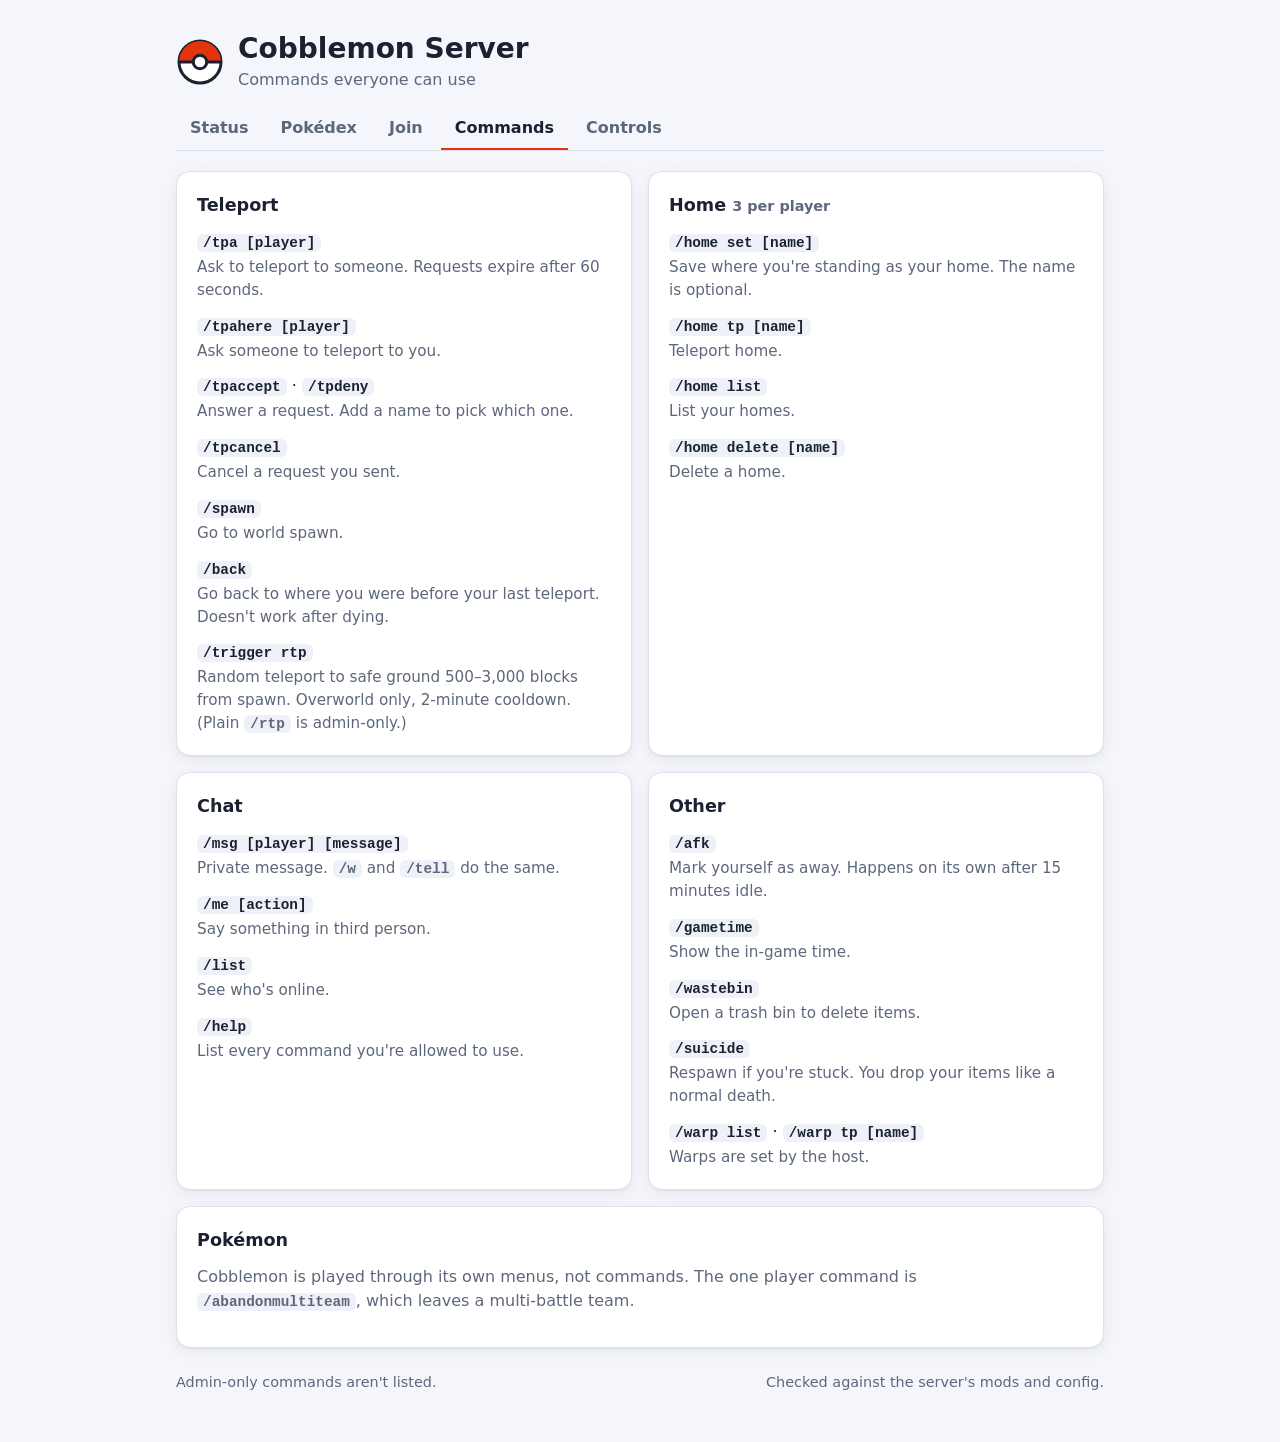
==== commands.html @ 811c0e36 "Publish 2026-10-03 23:00" ====
<!doctype html>
<html lang="en">
<head>
  <meta charset="utf-8">
  <meta name="viewport" content="width=device-width, initial-scale=1">
  <title>Commands · Cobblemon Server</title>
  <meta name="description" content="Commands every player can use on our Cobblemon server.">
  <link rel="icon" href="favicon.svg" type="image/svg+xml">
  <link rel="stylesheet" href="style.css?v=7aea255664">
</head>
<body>
  <main class="wrap">
    <header class="hero">
      <div class="brand">
        <svg class="ball" viewBox="0 0 32 32" aria-hidden="true">
          <circle cx="16" cy="16" r="14" class="ball-bottom"/>
          <path d="M2 16a14 14 0 0 1 28 0z" class="ball-top"/>
          <path d="M2 16h28" class="ball-line"/>
          <circle cx="16" cy="16" r="4.5" class="ball-button"/>
        </svg>
        <div>
          <h1>Cobblemon Server</h1>
          <p class="tagline">Commands everyone can use</p>
        </div>
      </div>
    </header>

    <nav class="tabs" aria-label="Pages">
      <a href="./">Status</a>
      <a href="pokedex.html">Pokédex</a>
      <a href="join.html">Join</a>
      <a href="commands.html" aria-current="page">Commands</a>
      <a href="controls.html">Controls</a>
    </nav>

    <section class="grid">
      <article class="card">
        <h2>Teleport</h2>
        <dl class="cmds">
          <div><dt><code>/tpa [player]</code></dt><dd>Ask to teleport to someone. Requests expire after 60 seconds.</dd></div>
          <div><dt><code>/tpahere [player]</code></dt><dd>Ask someone to teleport to you.</dd></div>
          <div><dt><code>/tpaccept</code> · <code>/tpdeny</code></dt><dd>Answer a request. Add a name to pick which one.</dd></div>
          <div><dt><code>/tpcancel</code></dt><dd>Cancel a request you sent.</dd></div>
          <div><dt><code>/spawn</code></dt><dd>Go to world spawn.</dd></div>
          <div><dt><code>/back</code></dt><dd>Go back to where you were before your last teleport. Doesn't work after dying.</dd></div>
          <div><dt><code>/trigger rtp</code></dt><dd>Random teleport to safe ground 500–3,000 blocks from spawn. Overworld only, 2-minute cooldown. (Plain <code>/rtp</code> is admin-only.)</dd></div>
        </dl>
      </article>

      <article class="card">
        <h2>Home <span class="meta">3 per player</span></h2>
        <dl class="cmds">
          <div><dt><code>/home set [name]</code></dt><dd>Save where you're standing as your home. The name is optional.</dd></div>
          <div><dt><code>/home tp [name]</code></dt><dd>Teleport home.</dd></div>
          <div><dt><code>/home list</code></dt><dd>List your homes.</dd></div>
          <div><dt><code>/home delete [name]</code></dt><dd>Delete a home.</dd></div>
        </dl>
      </article>

      <article class="card">
        <h2>Chat</h2>
        <dl class="cmds">
          <div><dt><code>/msg [player] [message]</code></dt><dd>Private message. <code>/w</code> and <code>/tell</code> do the same.</dd></div>
          <div><dt><code>/me [action]</code></dt><dd>Say something in third person.</dd></div>
          <div><dt><code>/list</code></dt><dd>See who's online.</dd></div>
          <div><dt><code>/help</code></dt><dd>List every command you're allowed to use.</dd></div>
        </dl>
      </article>

      <article class="card">
        <h2>Other</h2>
        <dl class="cmds">
          <div><dt><code>/afk</code></dt><dd>Mark yourself as away. Happens on its own after 15 minutes idle.</dd></div>
          <div><dt><code>/gametime</code></dt><dd>Show the in-game time.</dd></div>
          <div><dt><code>/wastebin</code></dt><dd>Open a trash bin to delete items.</dd></div>
          <div><dt><code>/suicide</code></dt><dd>Respawn if you're stuck. You drop your items like a normal death.</dd></div>
          <div><dt><code>/warp list</code> · <code>/warp tp [name]</code></dt><dd>Warps are set by the host.</dd></div>
        </dl>
      </article>

      <article class="card wide">
        <h2>Pokémon</h2>
        <p>Cobblemon is played through its own menus, not commands. The one player command is <code>/abandonmultiteam</code>, which leaves a multi-battle team.</p>
      </article>
    </section>

    <footer class="foot">
      <span>Admin-only commands aren't listed.</span>
      <span>Checked against the server's mods and config.</span>
    </footer>
  </main>
</body>
</html>
---- style.css ----
:root {
  --bg: #f4f6fb;
  --surface: #ffffff;
  --surface-2: #eef1f7;
  --text: #1b2130;
  --muted: #5d677c;
  --border: #dde2ec;
  --accent: #e3350d;
  --accent-ink: #ffffff;
  --ok: #1f9d55;
  --ok-soft: #e3f6ea;
  --bad: #c9362b;
  --bad-soft: #fbe6e4;
  --wait: #8a93a6;
  --wait-soft: #eceff4;
  --shadow: 0 1px 2px rgba(20, 28, 45, .06), 0 4px 16px rgba(20, 28, 45, .06);
  --radius: 14px;
}

@media (prefers-color-scheme: dark) {
  :root {
    --bg: #0f131b;
    --surface: #171c27;
    --surface-2: #1f2533;
    --text: #e8ecf4;
    --muted: #9aa4b8;
    --border: #2a3142;
    --accent: #ff5a36;
    --ok: #3ccf7f;
    --ok-soft: #13301f;
    --bad: #ff6b5e;
    --bad-soft: #3a1a17;
    --wait: #8a93a6;
    --wait-soft: #232a38;
    --shadow: 0 1px 2px rgba(0, 0, 0, .3), 0 4px 16px rgba(0, 0, 0, .25);
  }
}

* { box-sizing: border-box; }

html, body { margin: 0; }

body {
  background: var(--bg);
  color: var(--text);
  font: 16px/1.5 system-ui, -apple-system, "Segoe UI", Roboto, sans-serif;
}

.wrap {
  max-width: 960px;
  margin: 0 auto;
  padding: 32px 16px 48px;
}

.hero {
  display: flex;
  align-items: center;
  justify-content: space-between;
  gap: 16px;
  flex-wrap: wrap;
  margin-bottom: 24px;
}

.brand { display: flex; align-items: center; gap: 14px; }

.ball { width: 48px; height: 48px; flex: none; }
.ball-top { fill: var(--accent); }
.ball-bottom { fill: var(--surface); stroke: var(--text); stroke-width: 2; }
.ball-line { stroke: var(--text); stroke-width: 2; }
.ball-button { fill: var(--surface); stroke: var(--text); stroke-width: 2; }

h1 { margin: 0; font-size: 1.75rem; line-height: 1.2; }
.tagline { margin: 2px 0 0; color: var(--muted); }

.status {
  display: inline-flex;
  align-items: center;
  gap: 10px;
  padding: 10px 18px;
  border-radius: 999px;
  font-weight: 700;
  font-size: 1.05rem;
  background: var(--wait-soft);
  color: var(--wait);
}
.status .dot { width: 12px; height: 12px; border-radius: 50%; background: currentColor; }
.status[data-state="online"] { background: var(--ok-soft); color: var(--ok); }
.status[data-state="online"] .dot { animation: pulse 2s ease-in-out infinite; }
.status[data-state="offline"] { background: var(--bad-soft); color: var(--bad); }

@keyframes pulse {
  0%, 100% { box-shadow: 0 0 0 0 currentColor; }
  50% { box-shadow: 0 0 0 5px transparent; }
}
@media (prefers-reduced-motion: reduce) {
  .status[data-state="online"] .dot { animation: none; }
}

.grid {
  display: grid;
  grid-template-columns: repeat(2, minmax(0, 1fr));
  gap: 16px;
}
@media (max-width: 680px) {
  .grid { grid-template-columns: minmax(0, 1fr); }
}

.card {
  background: var(--surface);
  border: 1px solid var(--border);
  border-radius: var(--radius);
  box-shadow: var(--shadow);
  padding: 20px;
  min-width: 0;
}
.card h2 { margin: 0 0 12px; font-size: 1.1rem; }
.card p { margin: 0 0 14px; color: var(--muted); }

.tabs {
  display: flex;
  gap: 4px;
  margin: -8px 0 20px;
  border-bottom: 1px solid var(--border);
}
.tabs a {
  padding: 8px 14px;
  color: var(--muted);
  font-weight: 600;
  text-decoration: none;
  border-bottom: 3px solid transparent;
  margin-bottom: -1px;
}
.tabs a:hover { color: var(--text); }
.tabs a[aria-current="page"] { color: var(--text); border-bottom-color: var(--accent); }
.tabs a:focus-visible { outline: 3px solid var(--text); outline-offset: 2px; border-radius: 6px; }

.cmds { display: grid; gap: 12px; }
.cmds div { display: block; }
.cmds dt { color: var(--text); }
.cmds dd { margin: 2px 0 0; text-align: left; font-weight: 400; color: var(--muted); font-size: .95rem; }
code {
  font: 600 .9rem/1.4 ui-monospace, "Cascadia Code", Consolas, monospace;
  background: var(--surface-2);
  padding: 1px 6px;
  border-radius: 6px;
  overflow-wrap: anywhere;
}

.wide, .map { grid-column: 1 / -1; }

.callout { border-left: 4px solid var(--accent); }
.callout p { margin: 0; color: var(--text); }

kbd {
  display: inline-block;
  min-width: 1.9em;
  padding: 2px 8px;
  border: 1px solid var(--border);
  border-bottom-width: 3px;
  border-radius: 7px;
  background: var(--surface-2);
  color: var(--text);
  font: 700 .9rem/1.4 ui-monospace, "Cascadia Code", Consolas, monospace;
  text-align: center;
}

.keys { display: grid; gap: 16px; }
.keys > div { display: grid; grid-template-columns: 9rem minmax(0, 1fr); gap: 12px; align-items: start; }
.keys dt { display: flex; gap: 6px; flex-wrap: wrap; }
.keys dd { margin: 0; text-align: left; font-weight: 400; color: var(--muted); }
.keys dd strong { color: var(--text); }
.keys ul { margin: 6px 0 0; padding-left: 18px; display: grid; gap: 3px; }
@media (max-width: 680px) {
  .keys > div { grid-template-columns: minmax(0, 1fr); gap: 6px; }
}
.meta { color: var(--muted); font-size: .9rem; }

.address { display: flex; align-items: center; gap: 12px; flex-wrap: wrap; margin-bottom: 10px; }
.address code { font-size: 1.15rem; padding: 6px 12px; }
.callout p.meta { color: var(--muted); }
.btn-small { padding: 7px 14px; font-size: .9rem; }
.join-btn { margin-top: 16px; }

.needs { margin: 0; padding-left: 20px; display: grid; gap: 8px; color: var(--muted); }
.needs strong { color: var(--text); }

.steps { margin: 0; padding: 0; list-style: none; counter-reset: step; display: grid; gap: 14px; }
.steps li { counter-increment: step; position: relative; padding-left: 44px; color: var(--muted); }
.steps li::before {
  content: counter(step);
  position: absolute;
  left: 0;
  top: -1px;
  width: 30px;
  height: 30px;
  border-radius: 50%;
  display: grid;
  place-items: center;
  background: var(--accent);
  color: var(--accent-ink);
  font-weight: 700;
}
.steps strong { color: var(--text); }
.steps li > strong:first-child { display: block; }

.card a:not(.btn), .foot a { color: var(--accent); }


.map-frame {
  height: 460px;
  border-radius: 10px;
  overflow: hidden;
  background: var(--surface-2);
  display: grid;
  place-items: center;
}
.map-frame iframe { width: 100%; height: 100%; border: 0; display: block; }
@media (max-width: 680px) {
  .map-frame { height: 360px; }
}

.map-foot {
  display: flex;
  align-items: center;
  justify-content: space-between;
  gap: 12px;
  flex-wrap: wrap;
  margin-top: 12px;
}

.card-head { display: flex; align-items: baseline; justify-content: space-between; gap: 8px; }
.count { font-weight: 700; color: var(--muted); font-variant-numeric: tabular-nums; }

.player-list { list-style: none; margin: 0; padding: 0; display: grid; gap: 8px; }
.player-list li {
  display: flex;
  align-items: center;
  gap: 12px;
  padding: 8px 10px;
  background: var(--surface-2);
  border-radius: 10px;
  font-weight: 600;
  overflow-wrap: anywhere;
}
.head {
  width: 32px;
  height: 32px;
  border-radius: 6px;
  flex: none;
  image-rendering: pixelated;
  background: var(--border);
}
.head-letter {
  display: grid;
  place-items: center;
  color: var(--accent-ink);
  background: var(--accent);
  font-weight: 700;
}
.empty { margin: 4px 0 0; color: var(--muted); }
.afk-badge {
  display: none;
  margin-left: auto;
  padding: 2px 8px;
  border-radius: 999px;
  background: var(--wait-soft);
  color: var(--muted);
  font-size: .75rem;
  font-weight: 700;
  letter-spacing: .04em;
}
.player-list li.is-afk .afk-badge { display: inline-block; }
.player-list li.is-afk { color: var(--muted); }
.player-list li.is-afk .head { filter: grayscale(1); opacity: .6; }

.btn {
  display: inline-block;
  padding: 10px 18px;
  border: 0;
  border-radius: 10px;
  background: var(--accent);
  color: var(--accent-ink);
  font: inherit;
  font-weight: 700;
  text-decoration: none;
  cursor: pointer;
}
.btn:hover { filter: brightness(1.08); }
.btn:focus-visible { outline: 3px solid var(--text); outline-offset: 2px; }
.btn[aria-disabled="true"] {
  background: var(--surface-2);
  color: var(--muted);
  pointer-events: none;
}

dl { margin: 0; display: grid; gap: 8px; }
dl div { display: flex; justify-content: space-between; gap: 12px; }
dt { color: var(--muted); }
dd { margin: 0; font-weight: 600; text-align: right; }

.foot {
  margin-top: 24px;
  display: flex;
  justify-content: space-between;
  gap: 8px;
  flex-wrap: wrap;
  color: var(--muted);
  font-size: .9rem;
}

/* ---- Pokédex tab ---- */
.tabs { overflow-x: auto; scrollbar-width: none; }
.tabs a { white-space: nowrap; }
@media (max-width: 480px) { .tabs { gap: 0; } .tabs a { padding: 8px 7px; font-size: .9rem; } }

.dex-total { display: grid; gap: 8px; margin-bottom: 18px; }
.dex-big { font-size: 1.05rem; }
.dex-big #dex-caught { font-size: 2rem; font-weight: 800; font-variant-numeric: tabular-nums; }
.dex-total p.meta { margin: 0; }
.bar { display: block; height: 10px; border-radius: 999px; background: var(--surface-2); overflow: hidden; }
.bar > span { display: block; height: 100%; background: var(--accent); border-radius: inherit; }
.bar.small { height: 6px; }
.dex-sub { margin: 0 0 10px; font-size: .95rem; color: var(--muted); font-weight: 600; }

.trainers { list-style: none; margin: 0; padding: 0; display: grid; grid-template-columns: repeat(auto-fill, minmax(140px, 1fr)); gap: 8px; }
.trainer {
  width: 100%;
  display: grid;
  gap: 4px;
  text-align: left;
  padding: 10px 12px;
  border: 1px solid var(--border);
  border-radius: 10px;
  background: var(--surface-2);
  color: var(--text);
  font: inherit;
  cursor: pointer;
}
.trainer:hover { border-color: var(--muted); }
.trainer[aria-pressed="true"] { border-color: var(--accent); box-shadow: inset 0 0 0 1px var(--accent); }
.trainer:focus-visible { outline: 3px solid var(--text); outline-offset: 2px; }
.trainer > * { min-width: 0; }
.t-name { font-weight: 700; font-size: .9rem; white-space: nowrap; overflow: hidden; text-overflow: ellipsis; }
.t-num { color: var(--muted); font-size: .8rem; white-space: nowrap; overflow: hidden; text-overflow: ellipsis; }
.t-num strong { color: var(--text); }

.dex-controls { display: grid; grid-template-columns: 2fr repeat(3, minmax(0, 1fr)); gap: 10px; margin-bottom: 12px; }
@media (max-width: 680px) { .dex-controls { grid-template-columns: 1fr 1fr; } .dex-controls .field:first-child { grid-column: 1 / -1; } }
.field { display: grid; gap: 4px; font-size: .85rem; color: var(--muted); font-weight: 600; min-width: 0; }
.field input, .field select {
  width: 100%;
  min-width: 0;
  padding: 8px 10px;
  border: 1px solid var(--border);
  border-radius: 8px;
  background: var(--surface-2);
  color: var(--text);
  font: inherit;
  font-weight: 400;
  font-size: .95rem;
}
.field input:focus-visible, .field select:focus-visible { outline: 3px solid var(--accent); outline-offset: 1px; }

.dex-legend { display: flex; gap: 14px; flex-wrap: wrap; align-items: center; margin-bottom: 12px; }
.dex-legend #dex-count { margin-left: auto; }
.lg { display: inline-block; width: 12px; height: 12px; border-radius: 3px; margin-right: 6px; vertical-align: -1px; }
.lg-caught { background: var(--accent); }
.lg-seen { background: var(--muted); }
.lg-none { background: var(--surface-2); border: 1px solid var(--border); }

.dex-grid { display: grid; grid-template-columns: repeat(auto-fill, minmax(96px, 1fr)); gap: 8px; }
.mon {
  display: grid;
  justify-items: center;
  gap: 2px;
  padding: 6px 4px 8px;
  border: 1px solid var(--border);
  border-radius: 10px;
  background: var(--surface-2);
  color: var(--text);
  font: inherit;
  cursor: pointer;
  min-width: 0;
}
.mon[hidden] { display: none; }
.mon:hover { border-color: var(--muted); }
.mon:focus-visible { outline: 3px solid var(--text); outline-offset: 2px; }
.mon img, .mon-ph { width: 64px; height: 64px; image-rendering: pixelated; }
.mon-ph { display: grid; place-items: center; font-weight: 800; color: var(--muted); }
.mon-n { font-size: .72rem; color: var(--muted); font-variant-numeric: tabular-nums; }
.mon-name { font-size: .8rem; font-weight: 600; max-width: 100%; overflow: hidden; text-overflow: ellipsis; white-space: nowrap; }
.mon[data-state="caught"] { border-color: color-mix(in srgb, var(--accent) 55%, var(--border)); background: var(--surface); }
.mon[data-state="seen"] img { filter: brightness(0); opacity: .55; }
.mon[data-state="seen"] .mon-name { color: var(--muted); }
.mon[data-state="none"] img { filter: brightness(0); opacity: .14; }
.mon[data-state="none"] .mon-name { color: var(--muted); opacity: .7; }
@media (prefers-color-scheme: dark) {
  .mon[data-state="seen"] img { filter: brightness(0) invert(1); opacity: .5; }
  .mon[data-state="none"] img { filter: brightness(0) invert(1); opacity: .08; }
}

.dex-tip {
  position: absolute;
  z-index: 10;
  max-width: 260px;
  padding: 10px 12px;
  border-radius: 10px;
  background: var(--text);
  color: var(--bg);
  box-shadow: var(--shadow);
  font-size: .88rem;
  line-height: 1.4;
  pointer-events: none;
}
.dex-tip p { margin: 6px 0 0; }
.tip-head { font-weight: 800; }
.tip-types { display: flex; gap: 4px; margin-top: 4px; }
.tip-note, .tip-none { opacity: .75; font-style: italic; }
.type { padding: 1px 7px; border-radius: 999px; font-size: .72rem; font-weight: 700; color: #fff; background: #777; }
.type-normal { background: #9fa19f; } .type-fire { background: #e62829; } .type-water { background: #2980ef; }
.type-grass { background: #3fa129; } .type-electric { background: #c9a400; } .type-ice { background: #3dcef3; color: #0b2a33; }
.type-fighting { background: #ff8000; } .type-poison { background: #9141cb; } .type-ground { background: #915121; }
.type-flying { background: #81b9ef; color: #0b2233; } .type-psychic { background: #ef4179; } .type-bug { background: #91a119; }
.type-rock { background: #afa981; color: #2a2716; } .type-ghost { background: #704170; } .type-dragon { background: #5060e1; }
.type-dark { background: #50413f; } .type-steel { background: #60a1b8; } .type-fairy { background: #ef70ef; color: #3a0f3a; }
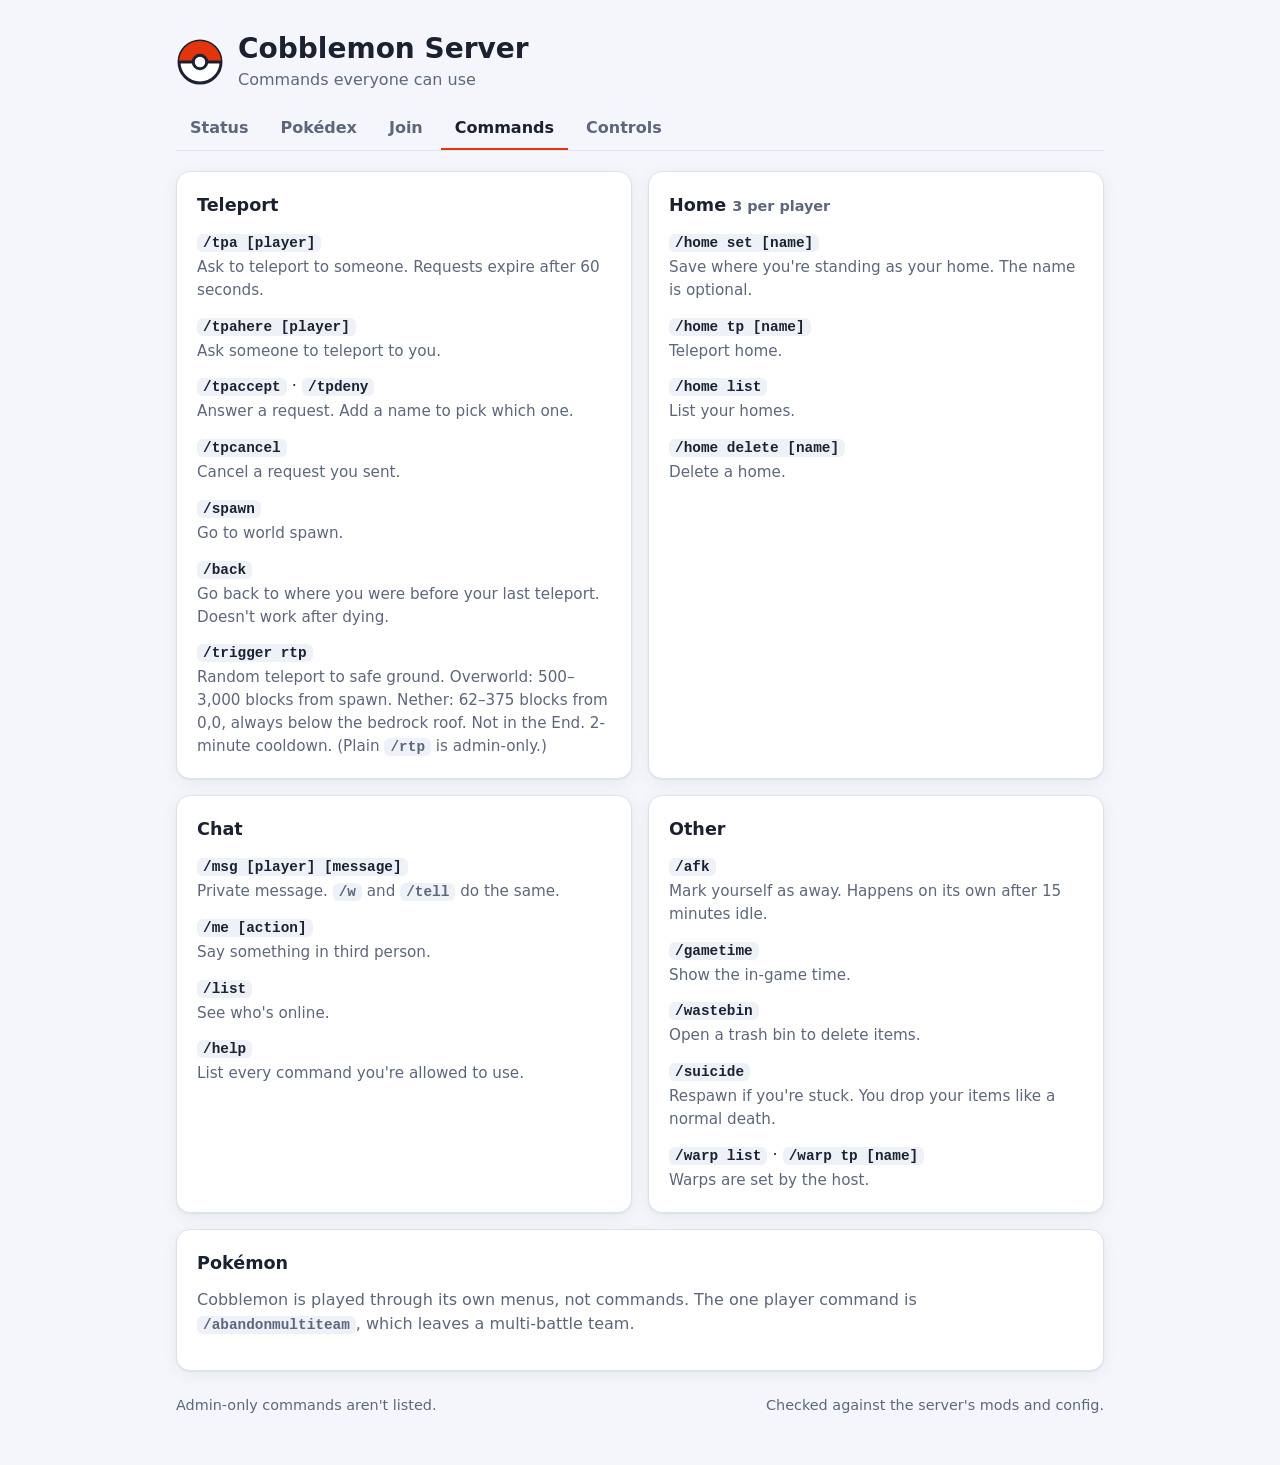
==== commit ad995f08: "Publish 2026-10-17 17:00" ====
--- a/commands.html
+++ b/commands.html
@@ -43,7 +43,7 @@
           <div><dt><code>/tpcancel</code></dt><dd>Cancel a request you sent.</dd></div>
           <div><dt><code>/spawn</code></dt><dd>Go to world spawn.</dd></div>
           <div><dt><code>/back</code></dt><dd>Go back to where you were before your last teleport. Doesn't work after dying.</dd></div>
-          <div><dt><code>/trigger rtp</code></dt><dd>Random teleport to safe ground 500–3,000 blocks from spawn. Overworld only, 2-minute cooldown. (Plain <code>/rtp</code> is admin-only.)</dd></div>
+          <div><dt><code>/trigger rtp</code></dt><dd>Random teleport to safe ground. Overworld: 500–3,000 blocks from spawn. Nether: 62–375 blocks from 0,0, always below the bedrock roof. Not in the End. 2-minute cooldown. (Plain <code>/rtp</code> is admin-only.)</dd></div>
         </dl>
       </article>
 
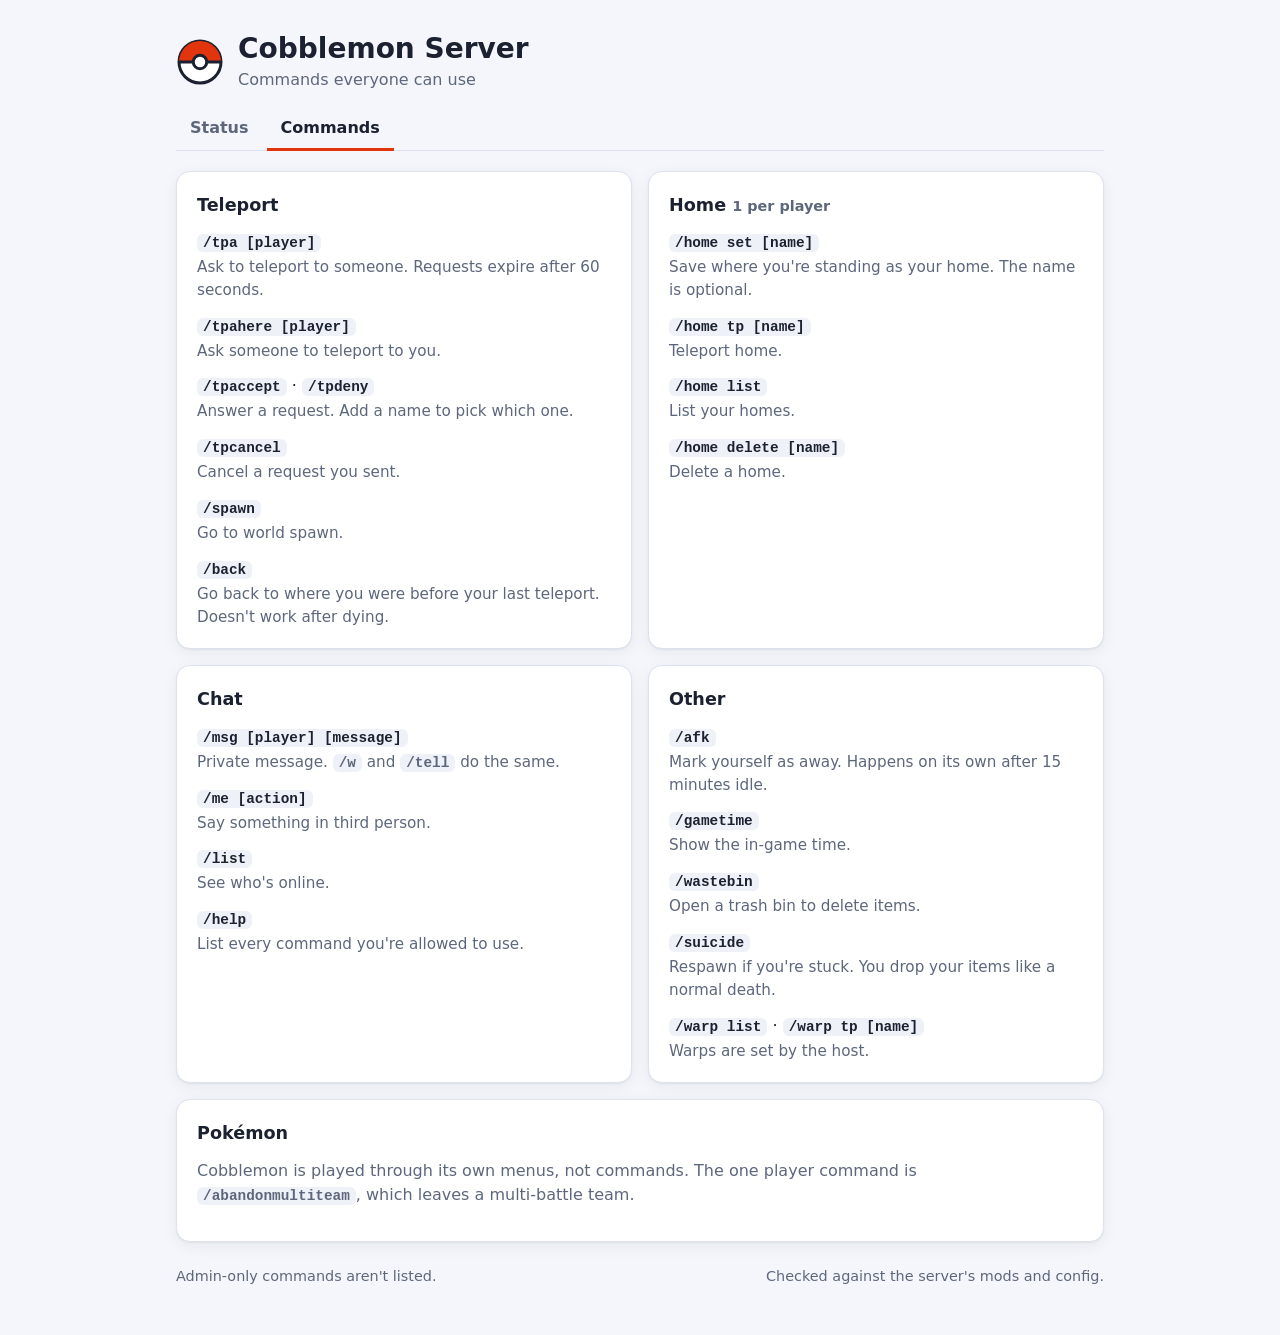
==== commit da2557a4: "Add Commands page (player commands verified from EC 0.35.2 source, Cobblemon 1.8.1 permissions, serv" ====
--- a/commands.html
+++ b/commands.html
@@ -6,7 +6,7 @@
   <title>Commands · Cobblemon Server</title>
   <meta name="description" content="Commands every player can use on our Cobblemon server.">
   <link rel="icon" href="favicon.svg" type="image/svg+xml">
-  <link rel="stylesheet" href="style.css?v=7aea255664">
+  <link rel="stylesheet" href="style.css">
 </head>
 <body>
   <main class="wrap">
@@ -27,10 +27,7 @@
 
     <nav class="tabs" aria-label="Pages">
       <a href="./">Status</a>
-      <a href="pokedex.html">Pokédex</a>
-      <a href="join.html">Join</a>
       <a href="commands.html" aria-current="page">Commands</a>
-      <a href="controls.html">Controls</a>
     </nav>
 
     <section class="grid">
@@ -43,12 +40,11 @@
           <div><dt><code>/tpcancel</code></dt><dd>Cancel a request you sent.</dd></div>
           <div><dt><code>/spawn</code></dt><dd>Go to world spawn.</dd></div>
           <div><dt><code>/back</code></dt><dd>Go back to where you were before your last teleport. Doesn't work after dying.</dd></div>
-          <div><dt><code>/trigger rtp</code></dt><dd>Random teleport to safe ground. Overworld: 500–3,000 blocks from spawn. Nether: 62–375 blocks from 0,0, always below the bedrock roof. Not in the End. 2-minute cooldown. (Plain <code>/rtp</code> is admin-only.)</dd></div>
         </dl>
       </article>
 
       <article class="card">
-        <h2>Home <span class="meta">3 per player</span></h2>
+        <h2>Home <span class="meta">1 per player</span></h2>
         <dl class="cmds">
           <div><dt><code>/home set [name]</code></dt><dd>Save where you're standing as your home. The name is optional.</dd></div>
           <div><dt><code>/home tp [name]</code></dt><dd>Teleport home.</dd></div>
--- a/style.css
+++ b/style.css
@@ -147,64 +147,7 @@
 }
 
 .wide, .map { grid-column: 1 / -1; }
-
-.callout { border-left: 4px solid var(--accent); }
-.callout p { margin: 0; color: var(--text); }
-
-kbd {
-  display: inline-block;
-  min-width: 1.9em;
-  padding: 2px 8px;
-  border: 1px solid var(--border);
-  border-bottom-width: 3px;
-  border-radius: 7px;
-  background: var(--surface-2);
-  color: var(--text);
-  font: 700 .9rem/1.4 ui-monospace, "Cascadia Code", Consolas, monospace;
-  text-align: center;
-}
-
-.keys { display: grid; gap: 16px; }
-.keys > div { display: grid; grid-template-columns: 9rem minmax(0, 1fr); gap: 12px; align-items: start; }
-.keys dt { display: flex; gap: 6px; flex-wrap: wrap; }
-.keys dd { margin: 0; text-align: left; font-weight: 400; color: var(--muted); }
-.keys dd strong { color: var(--text); }
-.keys ul { margin: 6px 0 0; padding-left: 18px; display: grid; gap: 3px; }
-@media (max-width: 680px) {
-  .keys > div { grid-template-columns: minmax(0, 1fr); gap: 6px; }
-}
 .meta { color: var(--muted); font-size: .9rem; }
-
-.address { display: flex; align-items: center; gap: 12px; flex-wrap: wrap; margin-bottom: 10px; }
-.address code { font-size: 1.15rem; padding: 6px 12px; }
-.callout p.meta { color: var(--muted); }
-.btn-small { padding: 7px 14px; font-size: .9rem; }
-.join-btn { margin-top: 16px; }
-
-.needs { margin: 0; padding-left: 20px; display: grid; gap: 8px; color: var(--muted); }
-.needs strong { color: var(--text); }
-
-.steps { margin: 0; padding: 0; list-style: none; counter-reset: step; display: grid; gap: 14px; }
-.steps li { counter-increment: step; position: relative; padding-left: 44px; color: var(--muted); }
-.steps li::before {
-  content: counter(step);
-  position: absolute;
-  left: 0;
-  top: -1px;
-  width: 30px;
-  height: 30px;
-  border-radius: 50%;
-  display: grid;
-  place-items: center;
-  background: var(--accent);
-  color: var(--accent-ink);
-  font-weight: 700;
-}
-.steps strong { color: var(--text); }
-.steps li > strong:first-child { display: block; }
-
-.card a:not(.btn), .foot a { color: var(--accent); }
-
 
 .map-frame {
   height: 460px;
@@ -258,20 +201,6 @@
   font-weight: 700;
 }
 .empty { margin: 4px 0 0; color: var(--muted); }
-.afk-badge {
-  display: none;
-  margin-left: auto;
-  padding: 2px 8px;
-  border-radius: 999px;
-  background: var(--wait-soft);
-  color: var(--muted);
-  font-size: .75rem;
-  font-weight: 700;
-  letter-spacing: .04em;
-}
-.player-list li.is-afk .afk-badge { display: inline-block; }
-.player-list li.is-afk { color: var(--muted); }
-.player-list li.is-afk .head { filter: grayscale(1); opacity: .6; }
 
 .btn {
   display: inline-block;
@@ -307,119 +236,3 @@
   color: var(--muted);
   font-size: .9rem;
 }
-
-/* ---- Pokédex tab ---- */
-.tabs { overflow-x: auto; scrollbar-width: none; }
-.tabs a { white-space: nowrap; }
-@media (max-width: 480px) { .tabs { gap: 0; } .tabs a { padding: 8px 7px; font-size: .9rem; } }
-
-.dex-total { display: grid; gap: 8px; margin-bottom: 18px; }
-.dex-big { font-size: 1.05rem; }
-.dex-big #dex-caught { font-size: 2rem; font-weight: 800; font-variant-numeric: tabular-nums; }
-.dex-total p.meta { margin: 0; }
-.bar { display: block; height: 10px; border-radius: 999px; background: var(--surface-2); overflow: hidden; }
-.bar > span { display: block; height: 100%; background: var(--accent); border-radius: inherit; }
-.bar.small { height: 6px; }
-.dex-sub { margin: 0 0 10px; font-size: .95rem; color: var(--muted); font-weight: 600; }
-
-.trainers { list-style: none; margin: 0; padding: 0; display: grid; grid-template-columns: repeat(auto-fill, minmax(140px, 1fr)); gap: 8px; }
-.trainer {
-  width: 100%;
-  display: grid;
-  gap: 4px;
-  text-align: left;
-  padding: 10px 12px;
-  border: 1px solid var(--border);
-  border-radius: 10px;
-  background: var(--surface-2);
-  color: var(--text);
-  font: inherit;
-  cursor: pointer;
-}
-.trainer:hover { border-color: var(--muted); }
-.trainer[aria-pressed="true"] { border-color: var(--accent); box-shadow: inset 0 0 0 1px var(--accent); }
-.trainer:focus-visible { outline: 3px solid var(--text); outline-offset: 2px; }
-.trainer > * { min-width: 0; }
-.t-name { font-weight: 700; font-size: .9rem; white-space: nowrap; overflow: hidden; text-overflow: ellipsis; }
-.t-num { color: var(--muted); font-size: .8rem; white-space: nowrap; overflow: hidden; text-overflow: ellipsis; }
-.t-num strong { color: var(--text); }
-
-.dex-controls { display: grid; grid-template-columns: 2fr repeat(3, minmax(0, 1fr)); gap: 10px; margin-bottom: 12px; }
-@media (max-width: 680px) { .dex-controls { grid-template-columns: 1fr 1fr; } .dex-controls .field:first-child { grid-column: 1 / -1; } }
-.field { display: grid; gap: 4px; font-size: .85rem; color: var(--muted); font-weight: 600; min-width: 0; }
-.field input, .field select {
-  width: 100%;
-  min-width: 0;
-  padding: 8px 10px;
-  border: 1px solid var(--border);
-  border-radius: 8px;
-  background: var(--surface-2);
-  color: var(--text);
-  font: inherit;
-  font-weight: 400;
-  font-size: .95rem;
-}
-.field input:focus-visible, .field select:focus-visible { outline: 3px solid var(--accent); outline-offset: 1px; }
-
-.dex-legend { display: flex; gap: 14px; flex-wrap: wrap; align-items: center; margin-bottom: 12px; }
-.dex-legend #dex-count { margin-left: auto; }
-.lg { display: inline-block; width: 12px; height: 12px; border-radius: 3px; margin-right: 6px; vertical-align: -1px; }
-.lg-caught { background: var(--accent); }
-.lg-seen { background: var(--muted); }
-.lg-none { background: var(--surface-2); border: 1px solid var(--border); }
-
-.dex-grid { display: grid; grid-template-columns: repeat(auto-fill, minmax(96px, 1fr)); gap: 8px; }
-.mon {
-  display: grid;
-  justify-items: center;
-  gap: 2px;
-  padding: 6px 4px 8px;
-  border: 1px solid var(--border);
-  border-radius: 10px;
-  background: var(--surface-2);
-  color: var(--text);
-  font: inherit;
-  cursor: pointer;
-  min-width: 0;
-}
-.mon[hidden] { display: none; }
-.mon:hover { border-color: var(--muted); }
-.mon:focus-visible { outline: 3px solid var(--text); outline-offset: 2px; }
-.mon img, .mon-ph { width: 64px; height: 64px; image-rendering: pixelated; }
-.mon-ph { display: grid; place-items: center; font-weight: 800; color: var(--muted); }
-.mon-n { font-size: .72rem; color: var(--muted); font-variant-numeric: tabular-nums; }
-.mon-name { font-size: .8rem; font-weight: 600; max-width: 100%; overflow: hidden; text-overflow: ellipsis; white-space: nowrap; }
-.mon[data-state="caught"] { border-color: color-mix(in srgb, var(--accent) 55%, var(--border)); background: var(--surface); }
-.mon[data-state="seen"] img { filter: brightness(0); opacity: .55; }
-.mon[data-state="seen"] .mon-name { color: var(--muted); }
-.mon[data-state="none"] img { filter: brightness(0); opacity: .14; }
-.mon[data-state="none"] .mon-name { color: var(--muted); opacity: .7; }
-@media (prefers-color-scheme: dark) {
-  .mon[data-state="seen"] img { filter: brightness(0) invert(1); opacity: .5; }
-  .mon[data-state="none"] img { filter: brightness(0) invert(1); opacity: .08; }
-}
-
-.dex-tip {
-  position: absolute;
-  z-index: 10;
-  max-width: 260px;
-  padding: 10px 12px;
-  border-radius: 10px;
-  background: var(--text);
-  color: var(--bg);
-  box-shadow: var(--shadow);
-  font-size: .88rem;
-  line-height: 1.4;
-  pointer-events: none;
-}
-.dex-tip p { margin: 6px 0 0; }
-.tip-head { font-weight: 800; }
-.tip-types { display: flex; gap: 4px; margin-top: 4px; }
-.tip-note, .tip-none { opacity: .75; font-style: italic; }
-.type { padding: 1px 7px; border-radius: 999px; font-size: .72rem; font-weight: 700; color: #fff; background: #777; }
-.type-normal { background: #9fa19f; } .type-fire { background: #e62829; } .type-water { background: #2980ef; }
-.type-grass { background: #3fa129; } .type-electric { background: #c9a400; } .type-ice { background: #3dcef3; color: #0b2a33; }
-.type-fighting { background: #ff8000; } .type-poison { background: #9141cb; } .type-ground { background: #915121; }
-.type-flying { background: #81b9ef; color: #0b2233; } .type-psychic { background: #ef4179; } .type-bug { background: #91a119; }
-.type-rock { background: #afa981; color: #2a2716; } .type-ghost { background: #704170; } .type-dragon { background: #5060e1; }
-.type-dark { background: #50413f; } .type-steel { background: #60a1b8; } .type-fairy { background: #ef70ef; color: #3a0f3a; }
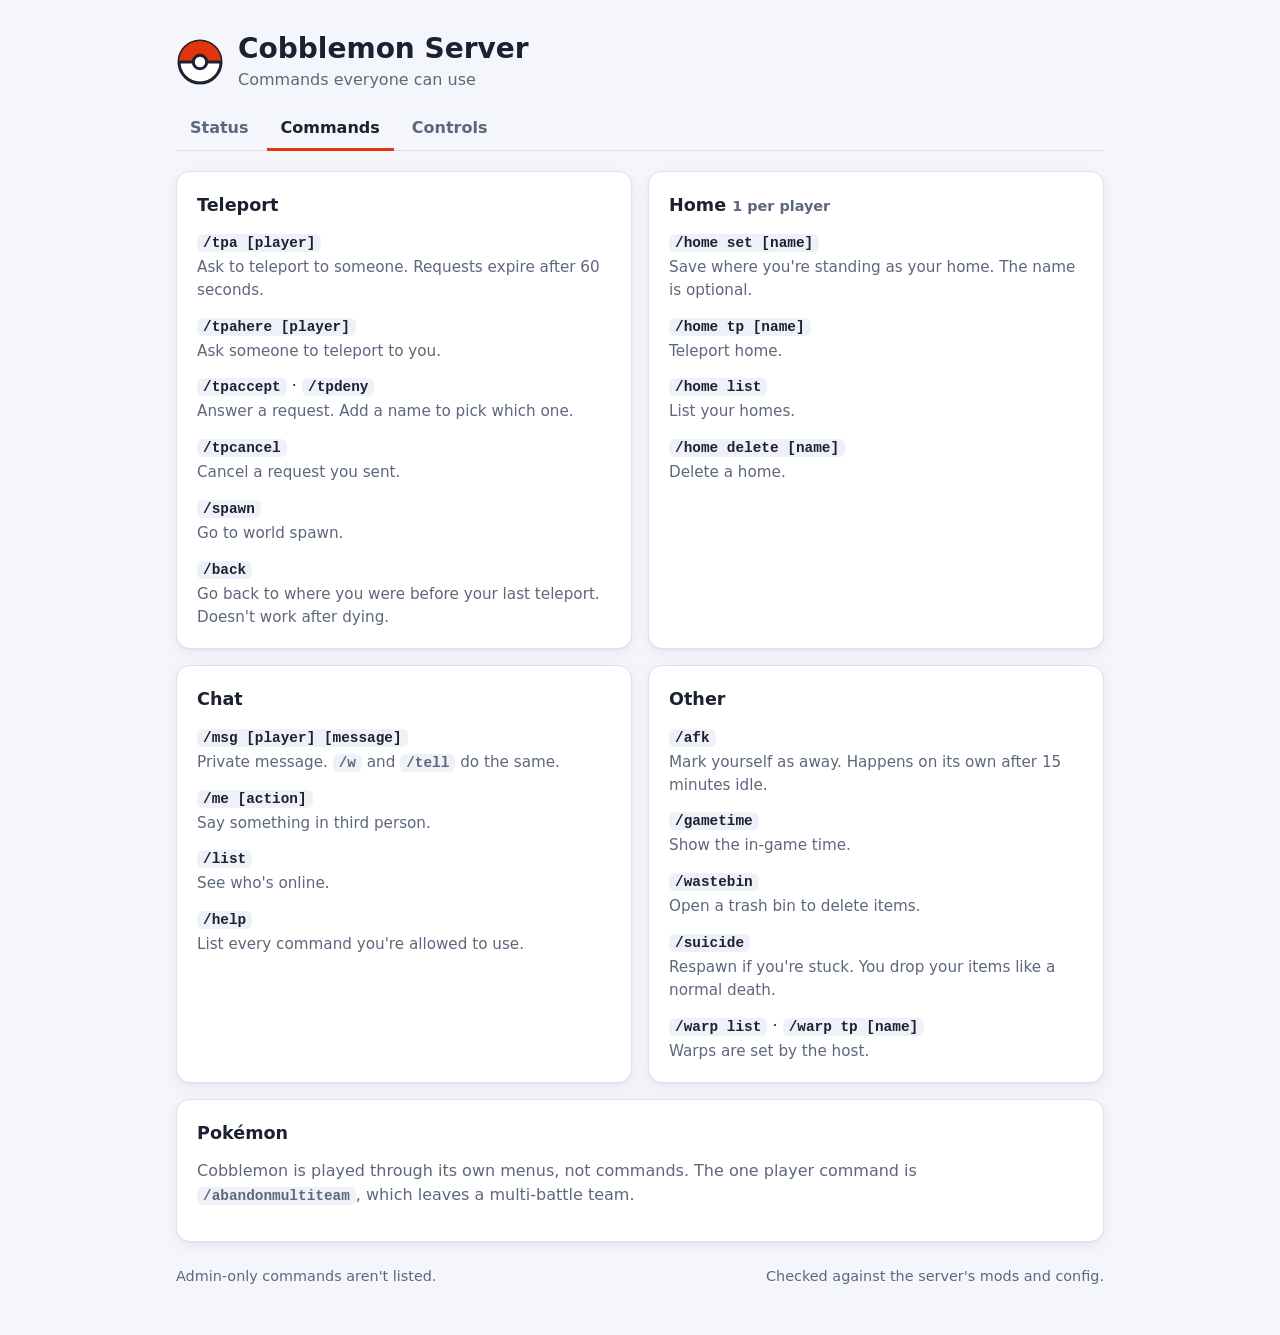
==== commit 07f83708: "Add Controls page (Cobblemon 1.8.1 default keybinds, from source)" ====
--- a/commands.html
+++ b/commands.html
@@ -28,6 +28,7 @@
     <nav class="tabs" aria-label="Pages">
       <a href="./">Status</a>
       <a href="commands.html" aria-current="page">Commands</a>
+      <a href="controls.html">Controls</a>
     </nav>
 
     <section class="grid">
--- a/style.css
+++ b/style.css
@@ -147,6 +147,32 @@
 }
 
 .wide, .map { grid-column: 1 / -1; }
+
+.callout { border-left: 4px solid var(--accent); }
+.callout p { margin: 0; color: var(--text); }
+
+kbd {
+  display: inline-block;
+  min-width: 1.9em;
+  padding: 2px 8px;
+  border: 1px solid var(--border);
+  border-bottom-width: 3px;
+  border-radius: 7px;
+  background: var(--surface-2);
+  color: var(--text);
+  font: 700 .9rem/1.4 ui-monospace, "Cascadia Code", Consolas, monospace;
+  text-align: center;
+}
+
+.keys { display: grid; gap: 16px; }
+.keys > div { display: grid; grid-template-columns: 9rem minmax(0, 1fr); gap: 12px; align-items: start; }
+.keys dt { display: flex; gap: 6px; flex-wrap: wrap; }
+.keys dd { margin: 0; text-align: left; font-weight: 400; color: var(--muted); }
+.keys dd strong { color: var(--text); }
+.keys ul { margin: 6px 0 0; padding-left: 18px; display: grid; gap: 3px; }
+@media (max-width: 680px) {
+  .keys > div { grid-template-columns: minmax(0, 1fr); gap: 6px; }
+}
 .meta { color: var(--muted); font-size: .9rem; }
 
 .map-frame {
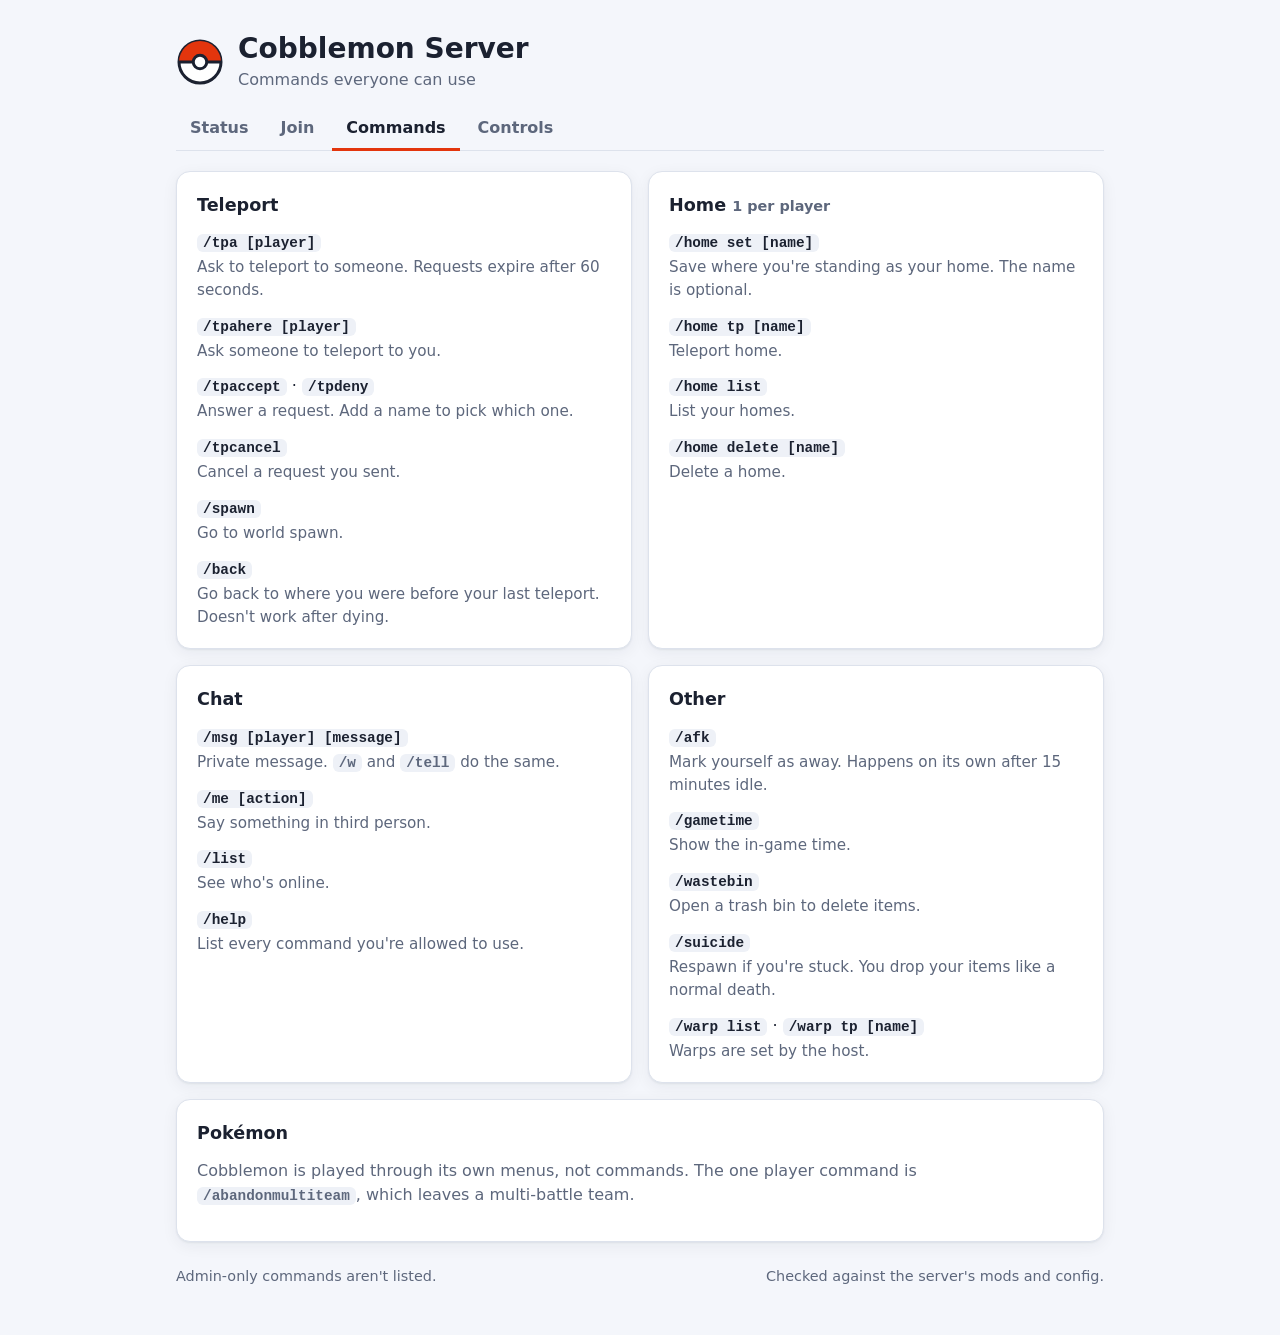
==== commit ac68c491: "Add Join page with install steps and server address Co-Authored-By: Claude Opus 5.5 <noreply@anthrop" ====
--- a/commands.html
+++ b/commands.html
@@ -27,6 +27,7 @@
 
     <nav class="tabs" aria-label="Pages">
       <a href="./">Status</a>
+      <a href="join.html">Join</a>
       <a href="commands.html" aria-current="page">Commands</a>
       <a href="controls.html">Controls</a>
     </nav>
--- a/style.css
+++ b/style.css
@@ -175,6 +175,58 @@
 }
 .meta { color: var(--muted); font-size: .9rem; }
 
+.address { display: flex; align-items: center; gap: 12px; flex-wrap: wrap; margin-bottom: 10px; }
+.address code { font-size: 1.15rem; padding: 6px 12px; }
+.callout p.meta { color: var(--muted); }
+.btn-small { padding: 7px 14px; font-size: .9rem; }
+.join-btn { margin-top: 16px; }
+
+.needs { margin: 0; padding-left: 20px; display: grid; gap: 8px; color: var(--muted); }
+.needs strong { color: var(--text); }
+
+.steps { margin: 0; padding: 0; list-style: none; counter-reset: step; display: grid; gap: 14px; }
+.steps li { counter-increment: step; position: relative; padding-left: 44px; color: var(--muted); }
+.steps li::before {
+  content: counter(step);
+  position: absolute;
+  left: 0;
+  top: -1px;
+  width: 30px;
+  height: 30px;
+  border-radius: 50%;
+  display: grid;
+  place-items: center;
+  background: var(--accent);
+  color: var(--accent-ink);
+  font-weight: 700;
+}
+.steps strong { color: var(--text); }
+.steps li > strong:first-child { display: block; }
+
+.card a:not(.btn), .foot a { color: var(--accent); }
+
+.seg {
+  display: inline-flex;
+  padding: 3px;
+  gap: 2px;
+  background: var(--surface-2);
+  border-radius: 10px;
+}
+.seg button {
+  border: 0;
+  background: transparent;
+  color: var(--muted);
+  font: inherit;
+  font-size: .9rem;
+  font-weight: 600;
+  padding: 5px 12px;
+  border-radius: 7px;
+  cursor: pointer;
+}
+.seg button[aria-pressed="true"] { background: var(--surface); color: var(--text); box-shadow: var(--shadow); }
+.seg button:disabled { opacity: .45; cursor: not-allowed; }
+.seg button:focus-visible { outline: 3px solid var(--text); outline-offset: 1px; }
+
 .map-frame {
   height: 460px;
   border-radius: 10px;
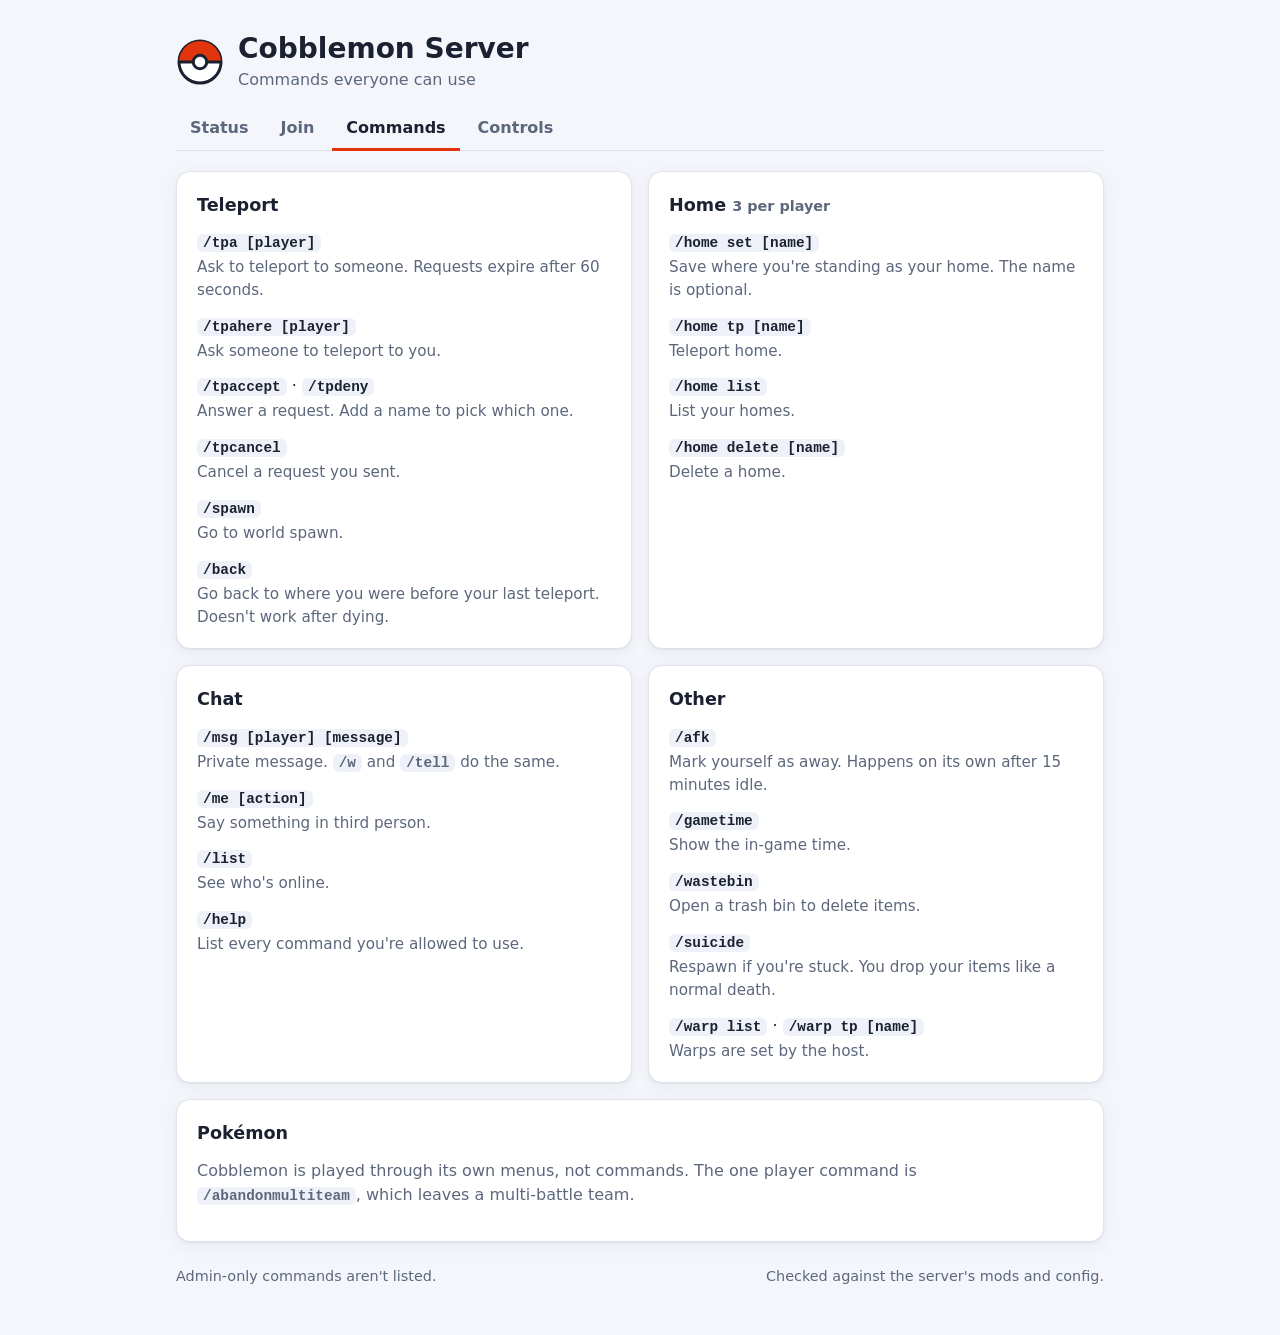
==== commit 81768b8f: "Commands page: 3 homes per player Co-Authored-By: Claude Opus 5.5 <noreply@anthropic.com>" ====
--- a/commands.html
+++ b/commands.html
@@ -46,7 +46,7 @@
       </article>
 
       <article class="card">
-        <h2>Home <span class="meta">1 per player</span></h2>
+        <h2>Home <span class="meta">3 per player</span></h2>
         <dl class="cmds">
           <div><dt><code>/home set [name]</code></dt><dd>Save where you're standing as your home. The name is optional.</dd></div>
           <div><dt><code>/home tp [name]</code></dt><dd>Teleport home.</dd></div>
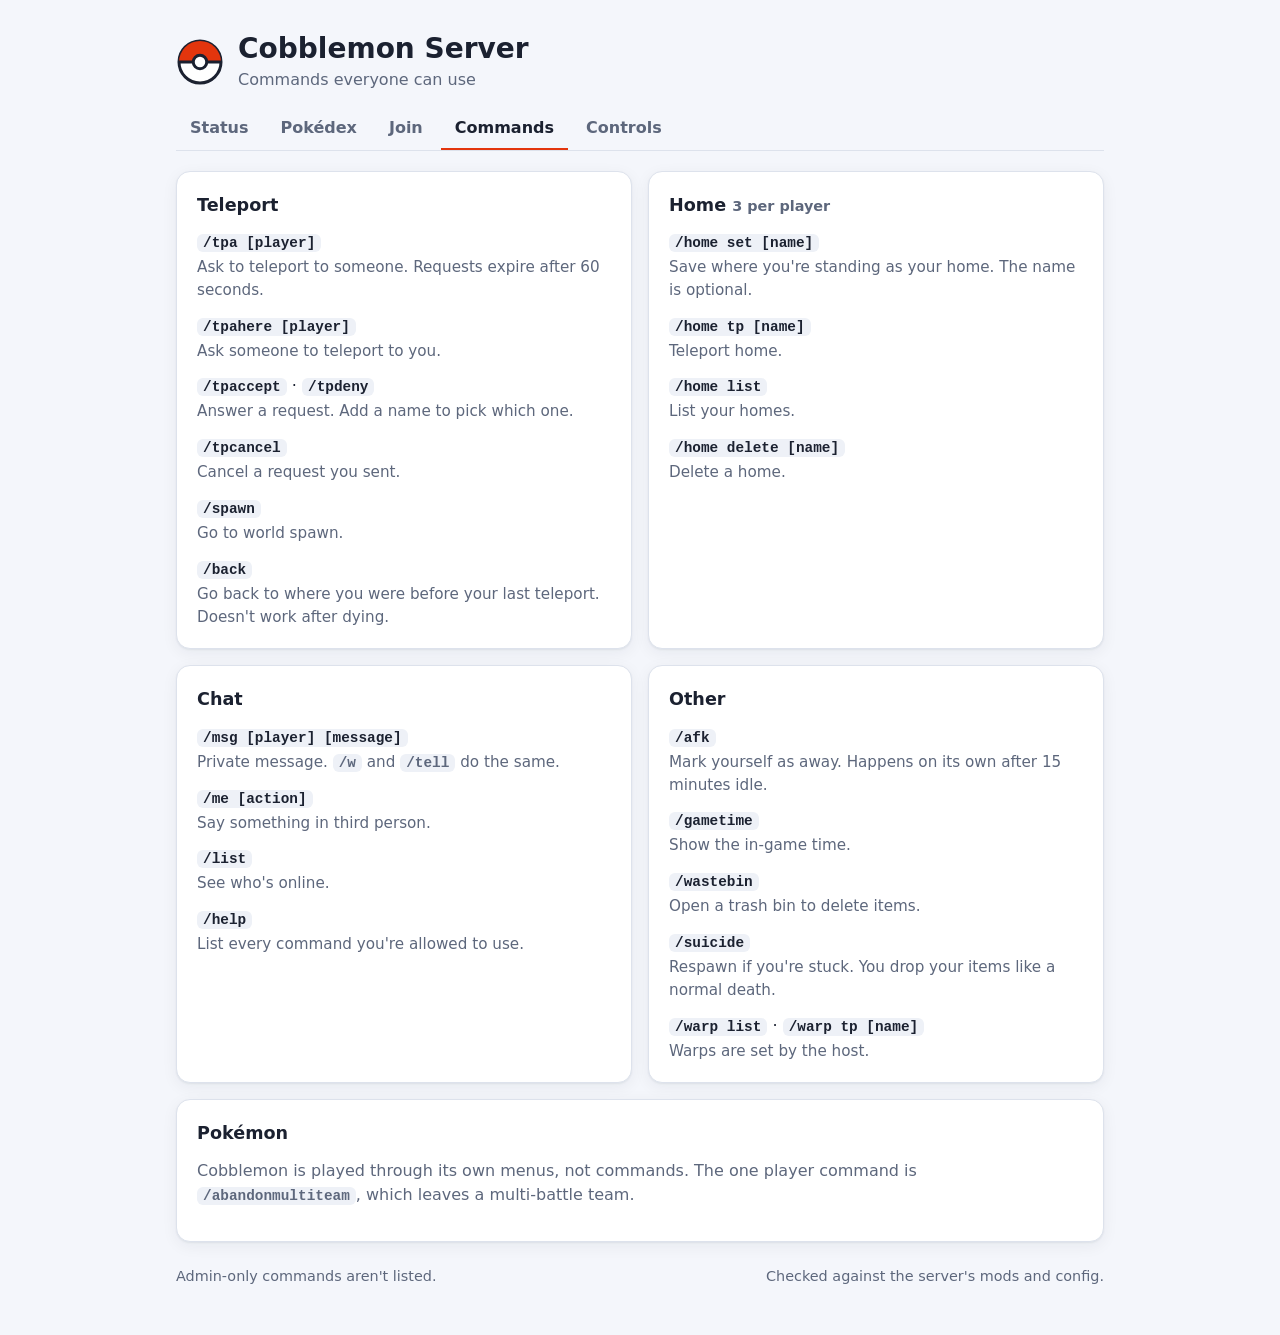
==== commit 16540602: "Add Pokedex tab: combined server Pokedex with who-caught-it hover cards Co-Authored-By: Claude Opus " ====
--- a/commands.html
+++ b/commands.html
@@ -27,6 +27,7 @@
 
     <nav class="tabs" aria-label="Pages">
       <a href="./">Status</a>
+      <a href="pokedex.html">Pokédex</a>
       <a href="join.html">Join</a>
       <a href="commands.html" aria-current="page">Commands</a>
       <a href="controls.html">Controls</a>
--- a/style.css
+++ b/style.css
@@ -314,3 +314,118 @@
   color: var(--muted);
   font-size: .9rem;
 }
+
+/* ---- Pokédex tab ---- */
+.tabs { overflow-x: auto; scrollbar-width: none; }
+.tabs a { white-space: nowrap; }
+@media (max-width: 480px) { .tabs { gap: 0; } .tabs a { padding: 8px 7px; font-size: .9rem; } }
+
+.dex-total { display: grid; gap: 8px; margin-bottom: 18px; }
+.dex-big { font-size: 1.05rem; }
+.dex-big #dex-caught { font-size: 2rem; font-weight: 800; font-variant-numeric: tabular-nums; }
+.dex-total p.meta { margin: 0; }
+.bar { display: block; height: 10px; border-radius: 999px; background: var(--surface-2); overflow: hidden; }
+.bar > span { display: block; height: 100%; background: var(--accent); border-radius: inherit; }
+.bar.small { height: 6px; }
+.dex-sub { margin: 0 0 10px; font-size: .95rem; color: var(--muted); font-weight: 600; }
+
+.trainers { list-style: none; margin: 0; padding: 0; display: grid; grid-template-columns: repeat(auto-fill, minmax(140px, 1fr)); gap: 8px; }
+.trainer {
+  width: 100%;
+  display: grid;
+  gap: 4px;
+  text-align: left;
+  padding: 10px 12px;
+  border: 1px solid var(--border);
+  border-radius: 10px;
+  background: var(--surface-2);
+  color: var(--text);
+  font: inherit;
+  cursor: pointer;
+}
+.trainer:hover { border-color: var(--muted); }
+.trainer[aria-pressed="true"] { border-color: var(--accent); box-shadow: inset 0 0 0 1px var(--accent); }
+.trainer:focus-visible { outline: 3px solid var(--text); outline-offset: 2px; }
+.t-name { font-weight: 700; overflow-wrap: anywhere; }
+.t-num { color: var(--muted); font-size: .88rem; }
+.t-num strong { color: var(--text); }
+
+.dex-controls { display: grid; grid-template-columns: 2fr repeat(3, minmax(0, 1fr)); gap: 10px; margin-bottom: 12px; }
+@media (max-width: 680px) { .dex-controls { grid-template-columns: 1fr 1fr; } .dex-controls .field:first-child { grid-column: 1 / -1; } }
+.field { display: grid; gap: 4px; font-size: .85rem; color: var(--muted); font-weight: 600; min-width: 0; }
+.field input, .field select {
+  width: 100%;
+  min-width: 0;
+  padding: 8px 10px;
+  border: 1px solid var(--border);
+  border-radius: 8px;
+  background: var(--surface-2);
+  color: var(--text);
+  font: inherit;
+  font-weight: 400;
+  font-size: .95rem;
+}
+.field input:focus-visible, .field select:focus-visible { outline: 3px solid var(--accent); outline-offset: 1px; }
+
+.dex-legend { display: flex; gap: 14px; flex-wrap: wrap; align-items: center; margin-bottom: 12px; }
+.dex-legend #dex-count { margin-left: auto; }
+.lg { display: inline-block; width: 12px; height: 12px; border-radius: 3px; margin-right: 6px; vertical-align: -1px; }
+.lg-caught { background: var(--accent); }
+.lg-seen { background: var(--muted); }
+.lg-none { background: var(--surface-2); border: 1px solid var(--border); }
+
+.dex-grid { display: grid; grid-template-columns: repeat(auto-fill, minmax(96px, 1fr)); gap: 8px; }
+.mon {
+  display: grid;
+  justify-items: center;
+  gap: 2px;
+  padding: 6px 4px 8px;
+  border: 1px solid var(--border);
+  border-radius: 10px;
+  background: var(--surface-2);
+  color: var(--text);
+  font: inherit;
+  cursor: pointer;
+  min-width: 0;
+}
+.mon[hidden] { display: none; }
+.mon:hover { border-color: var(--muted); }
+.mon:focus-visible { outline: 3px solid var(--text); outline-offset: 2px; }
+.mon img, .mon-ph { width: 64px; height: 64px; image-rendering: pixelated; }
+.mon-ph { display: grid; place-items: center; font-weight: 800; color: var(--muted); }
+.mon-n { font-size: .72rem; color: var(--muted); font-variant-numeric: tabular-nums; }
+.mon-name { font-size: .8rem; font-weight: 600; max-width: 100%; overflow: hidden; text-overflow: ellipsis; white-space: nowrap; }
+.mon[data-state="caught"] { border-color: color-mix(in srgb, var(--accent) 55%, var(--border)); background: var(--surface); }
+.mon[data-state="seen"] img { filter: brightness(0); opacity: .55; }
+.mon[data-state="seen"] .mon-name { color: var(--muted); }
+.mon[data-state="none"] img { filter: brightness(0); opacity: .14; }
+.mon[data-state="none"] .mon-name { color: var(--muted); opacity: .7; }
+@media (prefers-color-scheme: dark) {
+  .mon[data-state="seen"] img { filter: brightness(0) invert(1); opacity: .5; }
+  .mon[data-state="none"] img { filter: brightness(0) invert(1); opacity: .08; }
+}
+
+.dex-tip {
+  position: absolute;
+  z-index: 10;
+  max-width: 260px;
+  padding: 10px 12px;
+  border-radius: 10px;
+  background: var(--text);
+  color: var(--bg);
+  box-shadow: var(--shadow);
+  font-size: .88rem;
+  line-height: 1.4;
+  pointer-events: none;
+}
+.dex-tip p { margin: 6px 0 0; }
+.tip-head { font-weight: 800; }
+.tip-types { display: flex; gap: 4px; margin-top: 4px; }
+.tip-note, .tip-none { opacity: .75; font-style: italic; }
+.type { padding: 1px 7px; border-radius: 999px; font-size: .72rem; font-weight: 700; color: #fff; background: #777; }
+.type-normal { background: #9fa19f; } .type-fire { background: #e62829; } .type-water { background: #2980ef; }
+.type-grass { background: #3fa129; } .type-electric { background: #c9a400; } .type-ice { background: #3dcef3; color: #0b2a33; }
+.type-fighting { background: #ff8000; } .type-poison { background: #9141cb; } .type-ground { background: #915121; }
+.type-flying { background: #81b9ef; color: #0b2233; } .type-psychic { background: #ef4179; } .type-bug { background: #91a119; }
+.type-rock { background: #afa981; color: #2a2716; } .type-ghost { background: #704170; } .type-dragon { background: #5060e1; }
+.type-dark { background: #50413f; } .type-steel { background: #60a1b8; } .type-fairy { background: #ef70ef; color: #3a0f3a; }
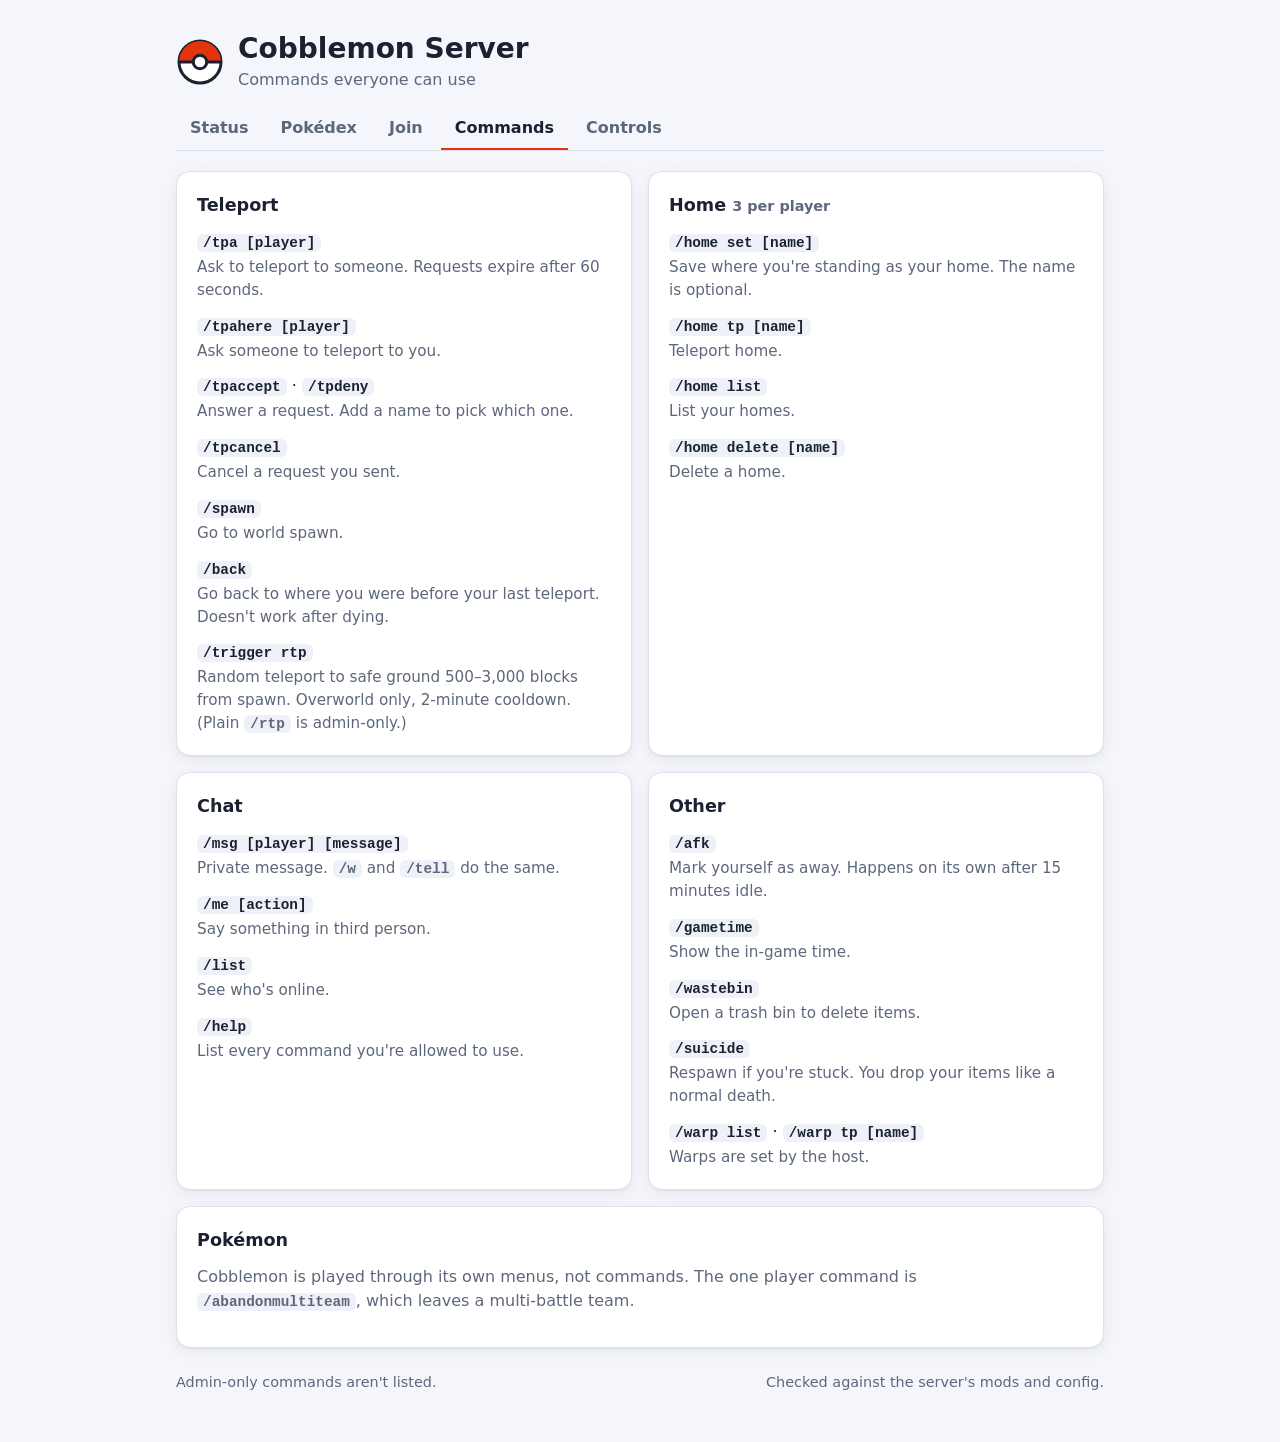
==== commit e588e8ec: "Commands page: add /trigger rtp Co-Authored-By: Claude Opus 5.5 <noreply@anthropic.com>" ====
--- a/commands.html
+++ b/commands.html
@@ -43,6 +43,7 @@
           <div><dt><code>/tpcancel</code></dt><dd>Cancel a request you sent.</dd></div>
           <div><dt><code>/spawn</code></dt><dd>Go to world spawn.</dd></div>
           <div><dt><code>/back</code></dt><dd>Go back to where you were before your last teleport. Doesn't work after dying.</dd></div>
+          <div><dt><code>/trigger rtp</code></dt><dd>Random teleport to safe ground 500–3,000 blocks from spawn. Overworld only, 2-minute cooldown. (Plain <code>/rtp</code> is admin-only.)</dd></div>
         </dl>
       </article>
 
--- a/style.css
+++ b/style.css
@@ -205,27 +205,6 @@
 
 .card a:not(.btn), .foot a { color: var(--accent); }
 
-.seg {
-  display: inline-flex;
-  padding: 3px;
-  gap: 2px;
-  background: var(--surface-2);
-  border-radius: 10px;
-}
-.seg button {
-  border: 0;
-  background: transparent;
-  color: var(--muted);
-  font: inherit;
-  font-size: .9rem;
-  font-weight: 600;
-  padding: 5px 12px;
-  border-radius: 7px;
-  cursor: pointer;
-}
-.seg button[aria-pressed="true"] { background: var(--surface); color: var(--text); box-shadow: var(--shadow); }
-.seg button:disabled { opacity: .45; cursor: not-allowed; }
-.seg button:focus-visible { outline: 3px solid var(--text); outline-offset: 1px; }
 
 .map-frame {
   height: 460px;
